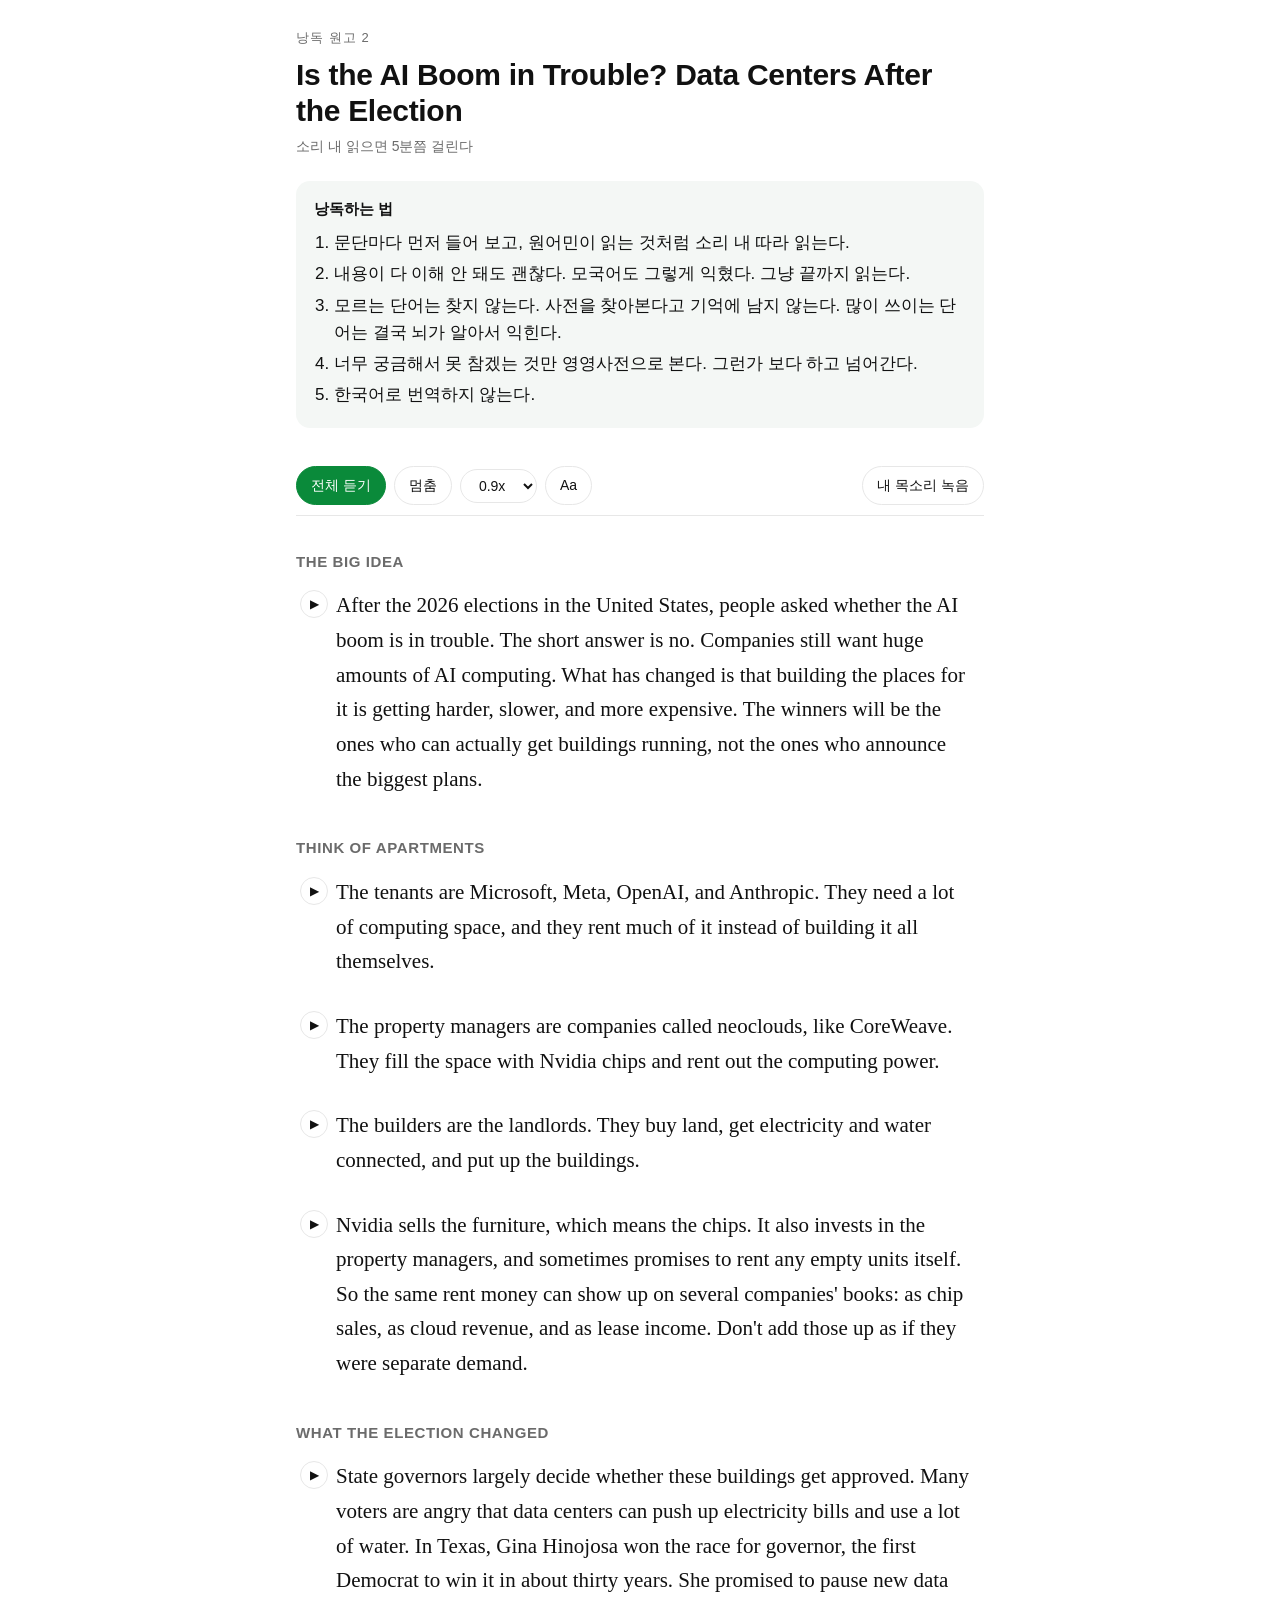
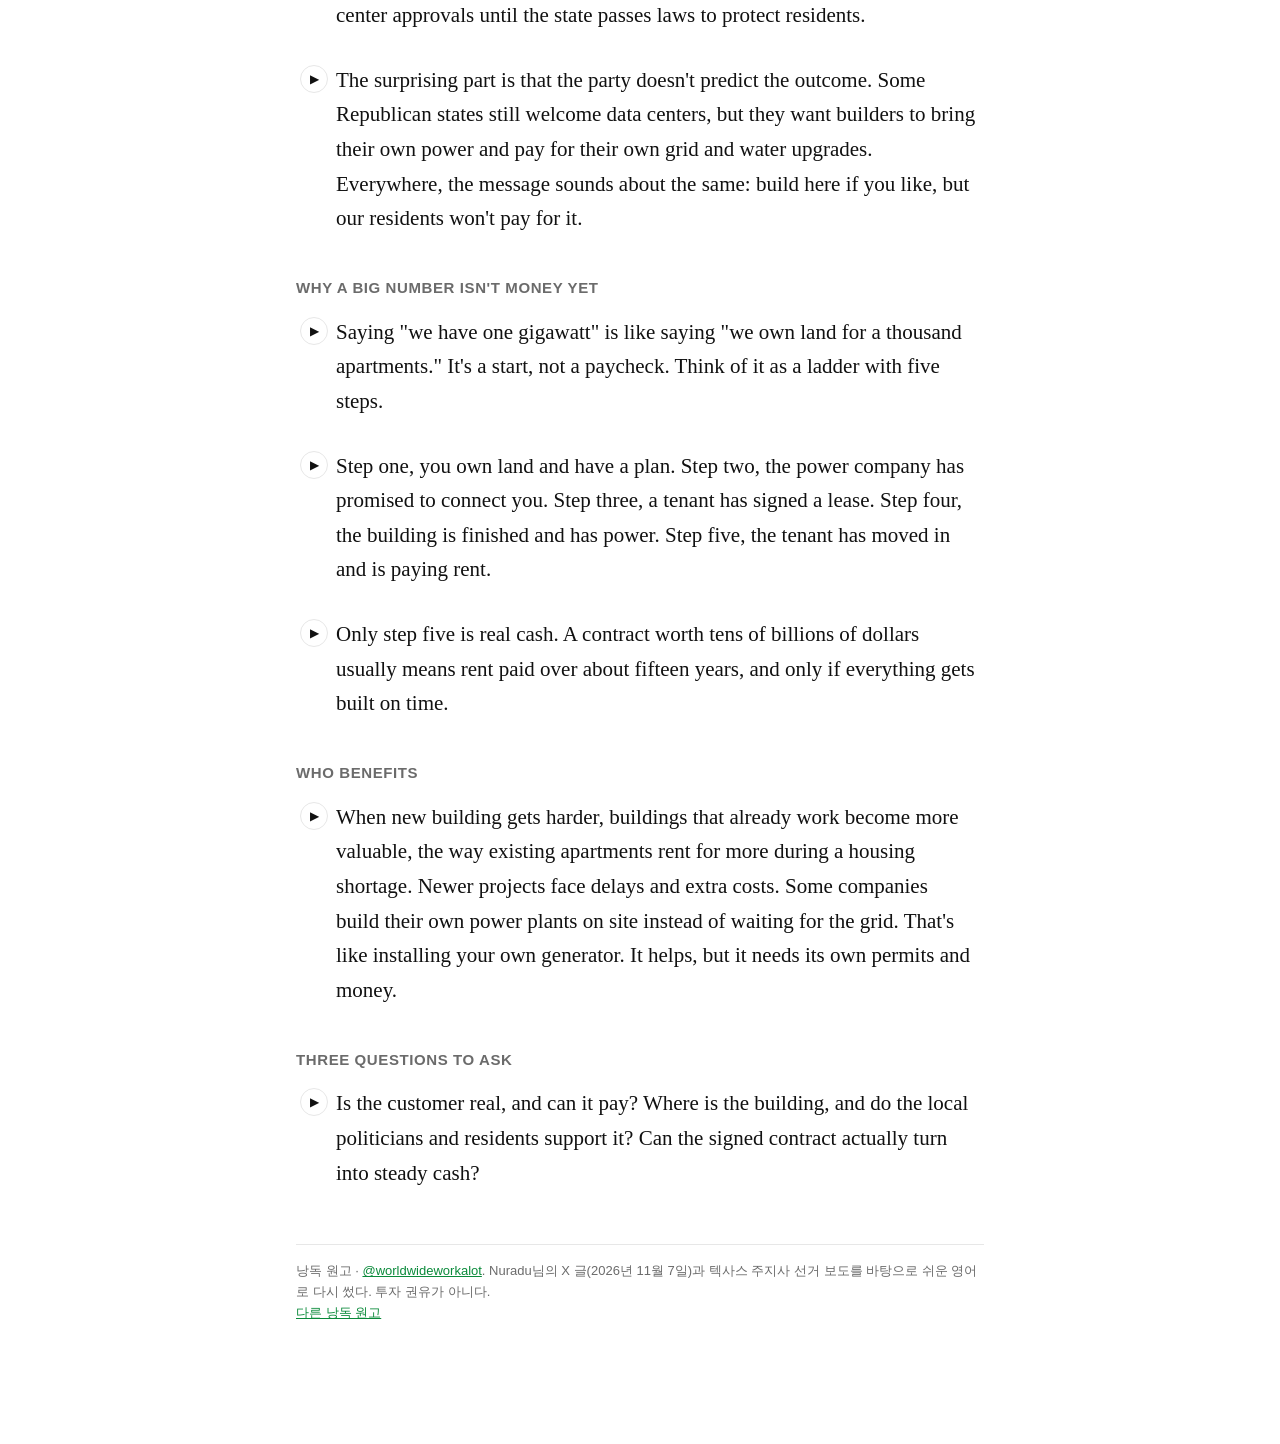
==== ai-data-centers-after-the-election/index.html @ 148d8c8b "Add read-aloud pages: space data centers, AI data centers after the election Co-Authored-By: Claude " ====
<!doctype html>
<html lang="ko">
<head>
<meta charset="utf-8">
<meta name="viewport" content="width=device-width, initial-scale=1">
<title>Is the AI Boom in Trouble? Data Centers After the Election</title>
<meta name="description" content="5분짜리 영어 낭독 원고. 먼저 듣고, 원어민처럼 소리 내 읽는다.">
<meta property="og:type" content="article">
<meta property="og:title" content="Is the AI Boom in Trouble? Data Centers After the Election">
<meta property="og:description" content="5분짜리 영어 낭독 원고. 먼저 듣고, 원어민처럼 소리 내 읽는다.">
<meta property="og:image" content="https://wakeupjin.github.io/read-aloud/ai-data-centers-after-the-election/og.png">
<meta name="twitter:card" content="summary_large_image">
<link rel="stylesheet" href="../assets/reader.css">
</head>
<body>
<div class="wrap">
  <p class="kicker" lang="ko">낭독 원고 2</p>
  <h1>Is the AI Boom in Trouble? Data Centers After the Election</h1>
  <p class="meta" lang="ko">소리 내 읽으면 5분쯤 걸린다</p>

  <section class="guide" lang="ko">
    <h2>낭독하는 법</h2>
    <ol>
      <li>문단마다 먼저 들어 보고, 원어민이 읽는 것처럼 소리 내 따라 읽는다.</li>
      <li>내용이 다 이해 안 돼도 괜찮다. 모국어도 그렇게 익혔다. 그냥 끝까지 읽는다.</li>
      <li>모르는 단어는 찾지 않는다. 사전을 찾아본다고 기억에 남지 않는다. 많이 쓰이는 단어는 결국 뇌가 알아서 익힌다.</li>
      <li>너무 궁금해서 못 참겠는 것만 영영사전으로 본다. 그런가 보다 하고 넘어간다.</li>
      <li>한국어로 번역하지 않는다.</li>
    </ol>
  </section>

  <div class="bar">
    <button id="listen-all" class="primary" type="button">전체 듣기</button>
    <button id="stop" type="button">멈춤</button>
    <select id="rate" aria-label="속도">
      <option value="0.8">0.8x</option>
      <option value="0.9" selected>0.9x</option>
      <option value="1">1.0x</option>
    </select>
    <button id="size" type="button" aria-label="글자 크기">Aa</button>
    <span class="spacer"></span>
    <button id="rec" class="rec" type="button">내 목소리 녹음</button>
  </div>
  <div id="rec-out" class="rec-out"><audio id="rec-audio" controls></audio><a id="rec-save" href="#">내 낭독 저장</a></div>

  <article class="script" lang="en">
    <h3>The big idea</h3>
    <p class="p"><span class="t">After the 2026 elections in the United States, people asked whether the AI boom is in trouble. The short answer is no. Companies still want huge amounts of AI computing. What has changed is that building the places for it is getting harder, slower, and more expensive. The winners will be the ones who can actually get buildings running, not the ones who announce the biggest plans.</span></p>

    <h3>Think of apartments</h3>
    <p class="p"><span class="t">The tenants are Microsoft, Meta, OpenAI, and Anthropic. They need a lot of computing space, and they rent much of it instead of building it all themselves.</span></p>
    <p class="p"><span class="t">The property managers are companies called neoclouds, like CoreWeave. They fill the space with Nvidia chips and rent out the computing power.</span></p>
    <p class="p"><span class="t">The builders are the landlords. They buy land, get electricity and water connected, and put up the buildings.</span></p>
    <p class="p"><span class="t">Nvidia sells the furniture, which means the chips. It also invests in the property managers, and sometimes promises to rent any empty units itself. So the same rent money can show up on several companies' books: as chip sales, as cloud revenue, and as lease income. Don't add those up as if they were separate demand.</span></p>

    <h3>What the election changed</h3>
    <p class="p"><span class="t">State governors largely decide whether these buildings get approved. Many voters are angry that data centers can push up electricity bills and use a lot of water. In Texas, Gina Hinojosa won the race for governor, the first Democrat to win it in about thirty years. She promised to pause new data center approvals until the state passes laws to protect residents.</span></p>
    <p class="p"><span class="t">The surprising part is that the party doesn't predict the outcome. Some Republican states still welcome data centers, but they want builders to bring their own power and pay for their own grid and water upgrades. Everywhere, the message sounds about the same: build here if you like, but our residents won't pay for it.</span></p>

    <h3>Why a big number isn't money yet</h3>
    <p class="p"><span class="t">Saying "we have one gigawatt" is like saying "we own land for a thousand apartments." It's a start, not a paycheck. Think of it as a ladder with five steps.</span></p>
    <p class="p"><span class="t">Step one, you own land and have a plan. Step two, the power company has promised to connect you. Step three, a tenant has signed a lease. Step four, the building is finished and has power. Step five, the tenant has moved in and is paying rent.</span></p>
    <p class="p"><span class="t">Only step five is real cash. A contract worth tens of billions of dollars usually means rent paid over about fifteen years, and only if everything gets built on time.</span></p>

    <h3>Who benefits</h3>
    <p class="p"><span class="t">When new building gets harder, buildings that already work become more valuable, the way existing apartments rent for more during a housing shortage. Newer projects face delays and extra costs. Some companies build their own power plants on site instead of waiting for the grid. That's like installing your own generator. It helps, but it needs its own permits and money.</span></p>

    <h3>Three questions to ask</h3>
    <p class="p"><span class="t">Is the customer real, and can it pay? Where is the building, and do the local politicians and residents support it? Can the signed contract actually turn into steady cash?</span></p>
  </article>

  <footer>
    낭독 원고 · <a href="https://www.threads.com/@worldwideworkalot">@worldwideworkalot</a>. Nuradu님의 X 글(2026년 11월 7일)과 텍사스 주지사 선거 보도를 바탕으로 쉬운 영어로 다시 썼다. 투자 권유가 아니다.
    <br><a href="../">다른 낭독 원고</a>
  </footer>
</div>
<script src="../assets/reader.js"></script>
</body>
</html>
---- assets/reader.css ----
:root{
  --bg:#ffffff; --ink:#111111; --muted:#6b6b6b; --line:#e7e7e7; --accent:#0a8a3a; --accent-ink:#ffffff; --soft:#f4f7f5;
}
@media (prefers-color-scheme: dark){
  :root{ --bg:#0b0b0b; --ink:#f2f2f2; --muted:#9a9a9a; --line:#222; --accent:#2fd36b; --accent-ink:#04140a; --soft:#121a15; }
}
*{box-sizing:border-box}
html,body{margin:0;background:var(--bg);color:var(--ink)}
body{font:17px/1.6 -apple-system,BlinkMacSystemFont,"Helvetica Neue",Arial,sans-serif;-webkit-text-size-adjust:100%}
.wrap{max-width:720px;margin:0 auto;padding:28px 16px 120px}
a{color:var(--accent)}
.kicker{font-size:13px;letter-spacing:.08em;text-transform:uppercase;color:var(--muted);margin:0 0 8px}
h1{font-size:30px;line-height:1.2;margin:0 0 6px;letter-spacing:-.01em}
.meta{color:var(--muted);font-size:14px;margin:0 0 24px}
.guide{background:var(--soft);border-radius:14px;padding:16px 18px;margin:0 0 28px}
.guide h2{font-size:15px;margin:0 0 8px}
.guide ol{margin:0;padding-left:20px}
.guide li{margin:4px 0}
.bar{position:sticky;top:0;z-index:5;background:var(--bg);border-bottom:1px solid var(--line);display:flex;flex-wrap:wrap;gap:8px;align-items:center;padding:10px 0;margin:0 0 20px}
button,select{font:inherit;font-size:14px;border:1px solid var(--line);background:var(--bg);color:var(--ink);border-radius:999px;padding:7px 14px;cursor:pointer}
button.primary{background:var(--accent);border-color:var(--accent);color:var(--accent-ink)}
button.rec.on{background:#d9342b;border-color:#d9342b;color:#fff}
.spacer{flex:1}
.script{font-family:Charter,"Iowan Old Style",Georgia,serif;font-size:var(--fs,21px);line-height:1.65}
.script h3{font-family:-apple-system,BlinkMacSystemFont,"Helvetica Neue",Arial,sans-serif;font-size:15px;letter-spacing:.04em;text-transform:uppercase;color:var(--muted);margin:34px 0 8px}
.p{position:relative;margin:0 0 18px;padding:6px 8px 6px 40px;border-radius:10px}
.p .play{position:absolute;left:4px;top:8px;width:28px;height:28px;padding:0;border-radius:50%;font-size:12px;line-height:26px;text-align:center}
.p.now{background:var(--soft)}
.rec-out{margin:12px 0 0;display:none;gap:8px;align-items:center;flex-wrap:wrap}
.rec-out.show{display:flex}
audio{max-width:100%}
footer{color:var(--muted);font-size:13px;margin-top:48px;border-top:1px solid var(--line);padding-top:16px}
.list a{display:block;padding:16px 0;border-bottom:1px solid var(--line);text-decoration:none;color:var(--ink)}
.list a span{display:block;color:var(--muted);font-size:14px}
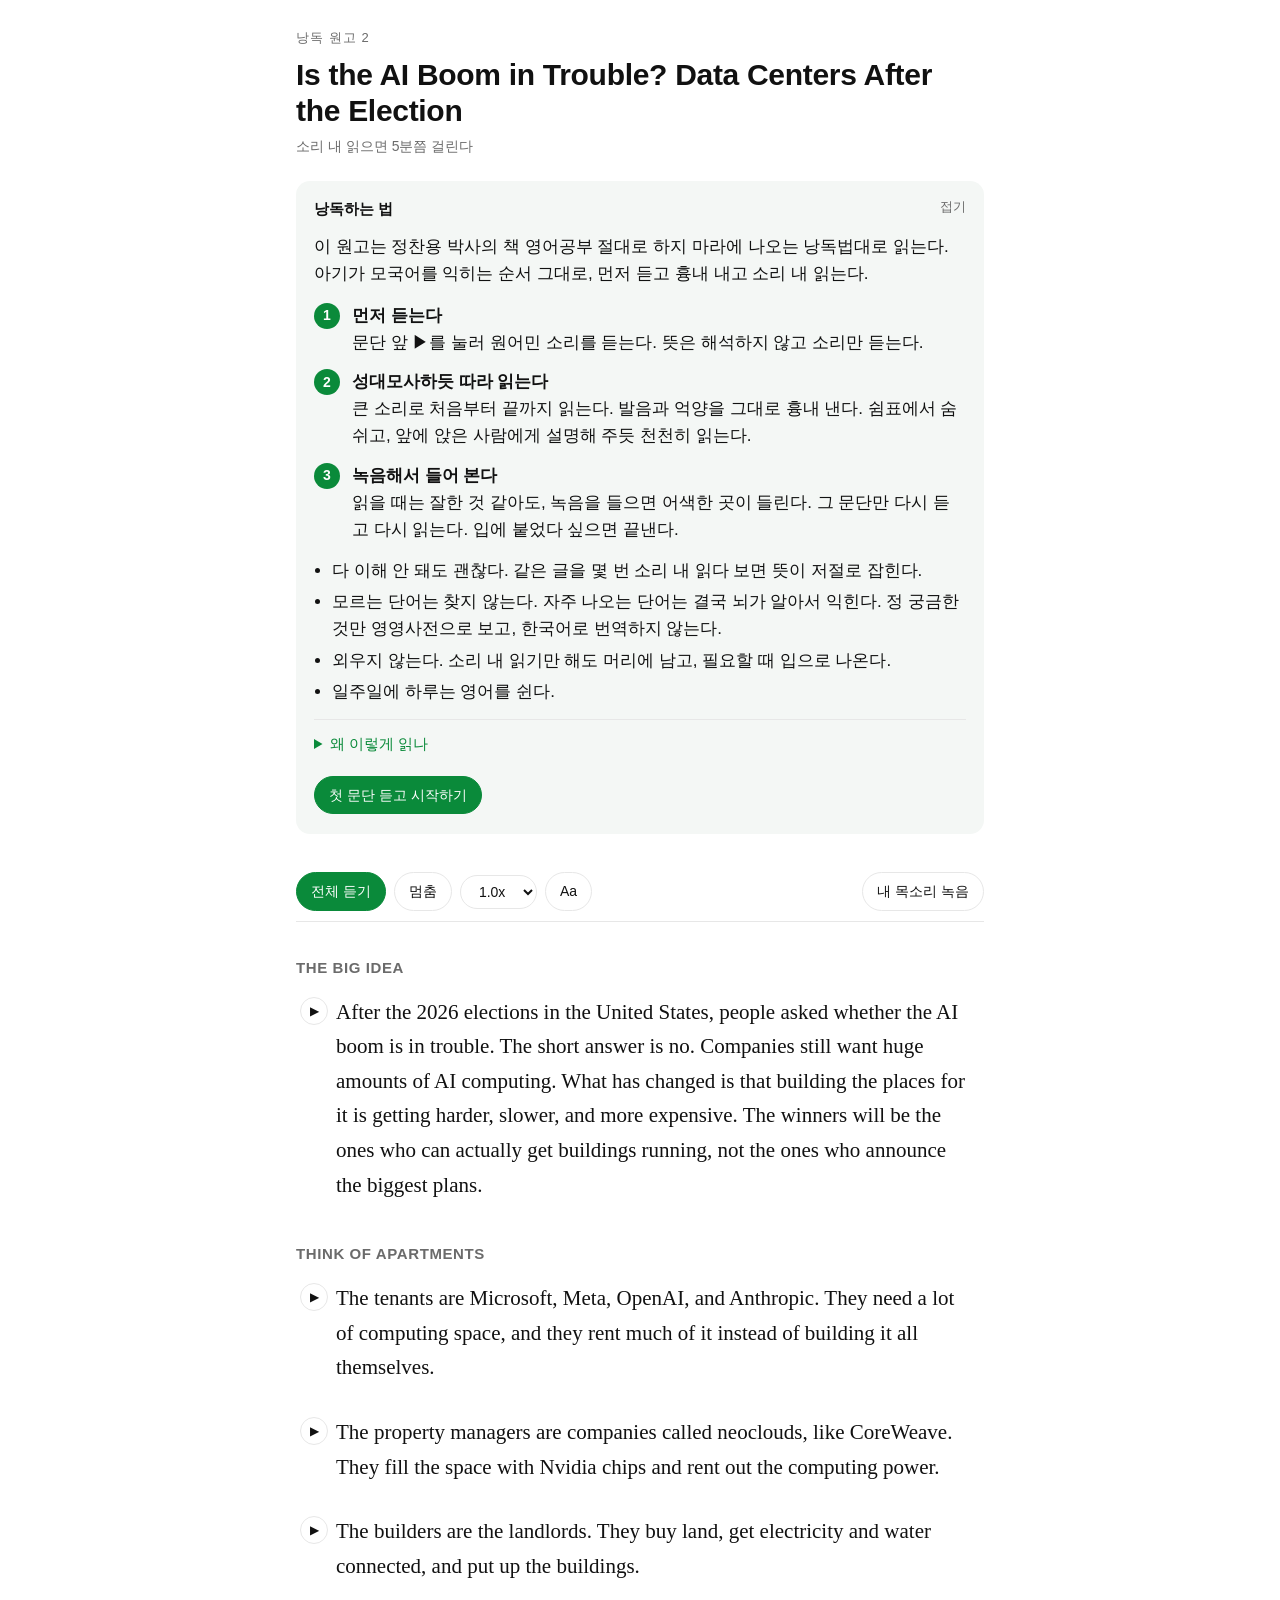
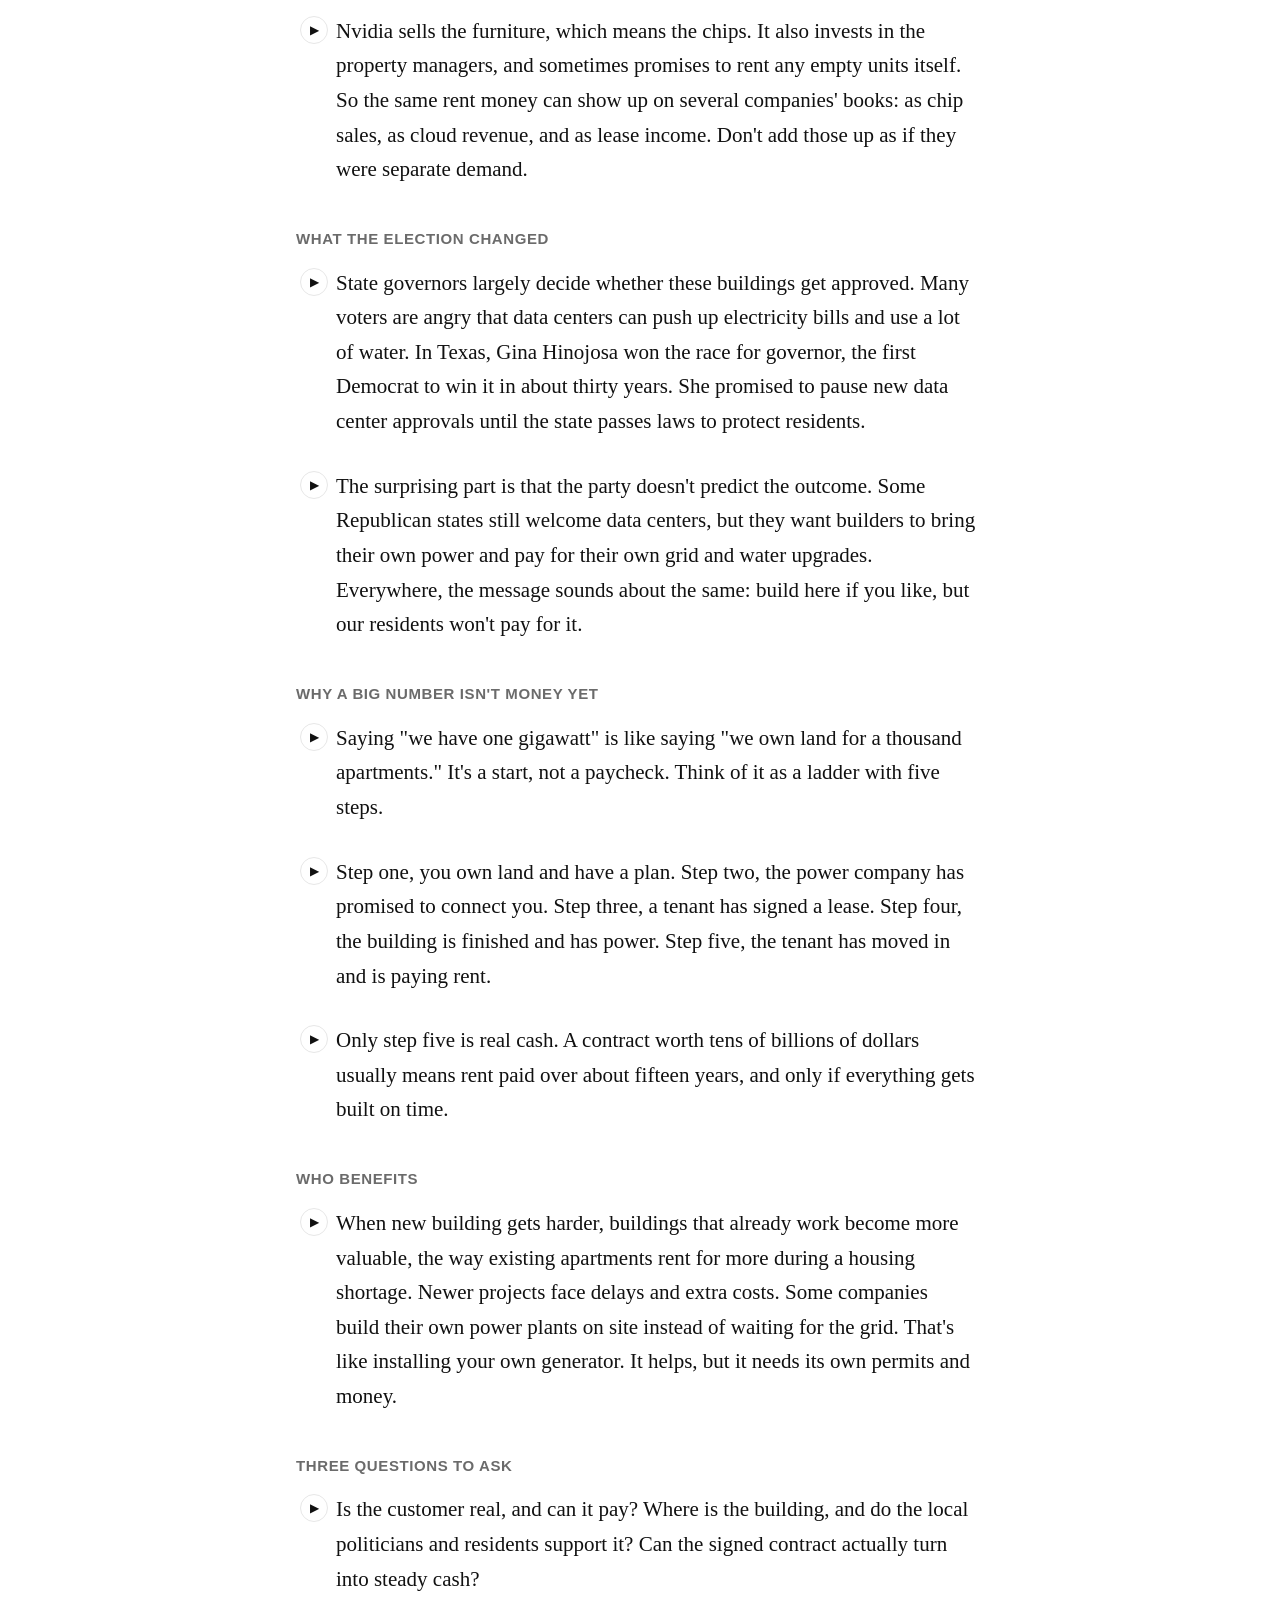
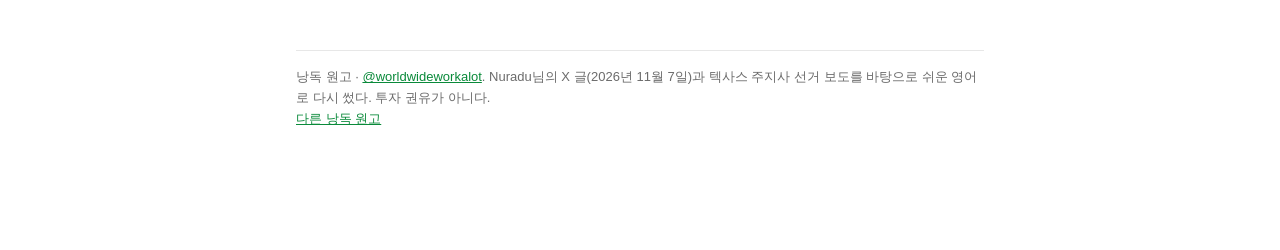
==== commit 74a492fc: "Natural recorded voice for all scripts, onboarding based on Dr. Jung's read-aloud method Co-Authored" ====
--- a/ai-data-centers-after-the-election/index.html
+++ b/ai-data-centers-after-the-election/index.html
@@ -18,24 +18,37 @@
   <h1>Is the AI Boom in Trouble? Data Centers After the Election</h1>
   <p class="meta" lang="ko">소리 내 읽으면 5분쯤 걸린다</p>
 
-  <section class="guide" lang="ko">
-    <h2>낭독하는 법</h2>
-    <ol>
-      <li>문단마다 먼저 들어 보고, 원어민이 읽는 것처럼 소리 내 따라 읽는다.</li>
-      <li>내용이 다 이해 안 돼도 괜찮다. 모국어도 그렇게 익혔다. 그냥 끝까지 읽는다.</li>
-      <li>모르는 단어는 찾지 않는다. 사전을 찾아본다고 기억에 남지 않는다. 많이 쓰이는 단어는 결국 뇌가 알아서 익힌다.</li>
-      <li>너무 궁금해서 못 참겠는 것만 영영사전으로 본다. 그런가 보다 하고 넘어간다.</li>
-      <li>한국어로 번역하지 않는다.</li>
-    </ol>
-  </section>
+  <details class="onboard" id="onboard" open lang="ko">
+  <summary>낭독하는 법</summary>
+  <p class="lead">이 원고는 정찬용 박사의 책 영어공부 절대로 하지 마라에 나오는 낭독법대로 읽는다. 아기가 모국어를 익히는 순서 그대로, 먼저 듣고 흉내 내고 소리 내 읽는다.</p>
+  <ol class="steps">
+    <li><b>먼저 듣는다</b><span>문단 앞 ▶를 눌러 원어민 소리를 듣는다. 뜻은 해석하지 않고 소리만 듣는다.</span></li>
+    <li><b>성대모사하듯 따라 읽는다</b><span>큰 소리로 처음부터 끝까지 읽는다. 발음과 억양을 그대로 흉내 낸다. 쉼표에서 숨 쉬고, 앞에 앉은 사람에게 설명해 주듯 천천히 읽는다.</span></li>
+    <li><b>녹음해서 들어 본다</b><span>읽을 때는 잘한 것 같아도, 녹음을 들으면 어색한 곳이 들린다. 그 문단만 다시 듣고 다시 읽는다. 입에 붙었다 싶으면 끝낸다.</span></li>
+  </ol>
+  <ul class="rules">
+    <li>다 이해 안 돼도 괜찮다. 같은 글을 몇 번 소리 내 읽다 보면 뜻이 저절로 잡힌다.</li>
+    <li>모르는 단어는 찾지 않는다. 자주 나오는 단어는 결국 뇌가 알아서 익힌다. 정 궁금한 것만 영영사전으로 보고, 한국어로 번역하지 않는다.</li>
+    <li>외우지 않는다. 소리 내 읽기만 해도 머리에 남고, 필요할 때 입으로 나온다.</li>
+    <li>일주일에 하루는 영어를 쉰다.</li>
+  </ul>
+  <details class="why">
+    <summary>왜 이렇게 읽나</summary>
+    <p>우리는 한국어를 문법책이나 단어장으로 익히지 않았다. 몇 년을 듣고 흉내 내고 말하다 보니, 어느새 머리보다 혀가 먼저 말하게 됐다.</p>
+    <p>정찬용 박사는 이걸 체화라고 부른다. 자전거나 수영처럼 몸이 익히는 거라, 한동안 쉬어도 다시 하면 된다. 외운 단어는 시간이 지나면 잊히지만, 입에 붙은 소리는 남는다.</p>
+    <p>나도 이 방법으로 영어를 익혔다. 박사님께 배우면서 처음엔 듣기만 했고, 그다음엔 원서를 소리 내 읽으며 걸어 다녔다.</p>
+    <p class="src">방법 출처: 정찬용 박사의 영어공부 절대로 하지 마라와 그 개정판. 설명은 책 내용을 바탕으로 직접 정리했다. 원고 음성은 AI 음성이다.</p>
+  </details>
+  <button class="primary start" id="start" type="button">첫 문단 듣고 시작하기</button>
+</details>
 
   <div class="bar">
     <button id="listen-all" class="primary" type="button">전체 듣기</button>
     <button id="stop" type="button">멈춤</button>
     <select id="rate" aria-label="속도">
       <option value="0.8">0.8x</option>
-      <option value="0.9" selected>0.9x</option>
-      <option value="1">1.0x</option>
+      <option value="0.9">0.9x</option>
+      <option value="1" selected>1.0x</option>
     </select>
     <button id="size" type="button" aria-label="글자 크기">Aa</button>
     <span class="spacer"></span>
@@ -43,7 +56,7 @@
   </div>
   <div id="rec-out" class="rec-out"><audio id="rec-audio" controls></audio><a id="rec-save" href="#">내 낭독 저장</a></div>
 
-  <article class="script" lang="en">
+  <article class="script" lang="en" data-audio="1">
     <h3>The big idea</h3>
     <p class="p"><span class="t">After the 2026 elections in the United States, people asked whether the AI boom is in trouble. The short answer is no. Companies still want huge amounts of AI computing. What has changed is that building the places for it is getting harder, slower, and more expensive. The winners will be the ones who can actually get buildings running, not the ones who announce the biggest plans.</span></p>
 
--- a/assets/reader.css
+++ b/assets/reader.css
@@ -32,3 +32,22 @@
 footer{color:var(--muted);font-size:13px;margin-top:48px;border-top:1px solid var(--line);padding-top:16px}
 .list a{display:block;padding:16px 0;border-bottom:1px solid var(--line);text-decoration:none;color:var(--ink)}
 .list a span{display:block;color:var(--muted);font-size:14px}
+/* onboarding */
+.onboard{background:var(--soft);border-radius:14px;padding:4px 18px;margin:0 0 28px}
+.onboard>summary{cursor:pointer;font-weight:700;font-size:15px;padding:12px 0;list-style:none}
+.onboard>summary::-webkit-details-marker{display:none}
+.onboard>summary::after{content:"펼치기";float:right;font-weight:400;font-size:13px;color:var(--muted)}
+.onboard[open]>summary::after{content:"접기"}
+.onboard .lead{margin:0 0 14px}
+.onboard .steps{list-style:none;counter-reset:s;margin:0 0 14px;padding:0;display:grid;gap:12px}
+.onboard .steps li{counter-increment:s;display:grid;grid-template-columns:28px 1fr;column-gap:10px}
+.onboard .steps li::before{content:counter(s);grid-row:span 2;width:26px;height:26px;border-radius:50%;background:var(--accent);color:var(--accent-ink);font-size:14px;font-weight:700;display:flex;align-items:center;justify-content:center;margin-top:1px}
+.onboard .steps b{display:block}
+.onboard .steps span{color:var(--ink)}
+.onboard .rules{margin:0 0 14px;padding-left:18px;color:var(--ink)}
+.onboard .rules li{margin:4px 0}
+.onboard .why{border-top:1px solid var(--line);padding:6px 0 0;margin:0 0 14px}
+.onboard .why summary{cursor:pointer;color:var(--accent);font-size:15px;padding:6px 0}
+.onboard .why p{margin:8px 0}
+.onboard .src{color:var(--muted);font-size:13px}
+.onboard .start{margin:0 0 16px}
